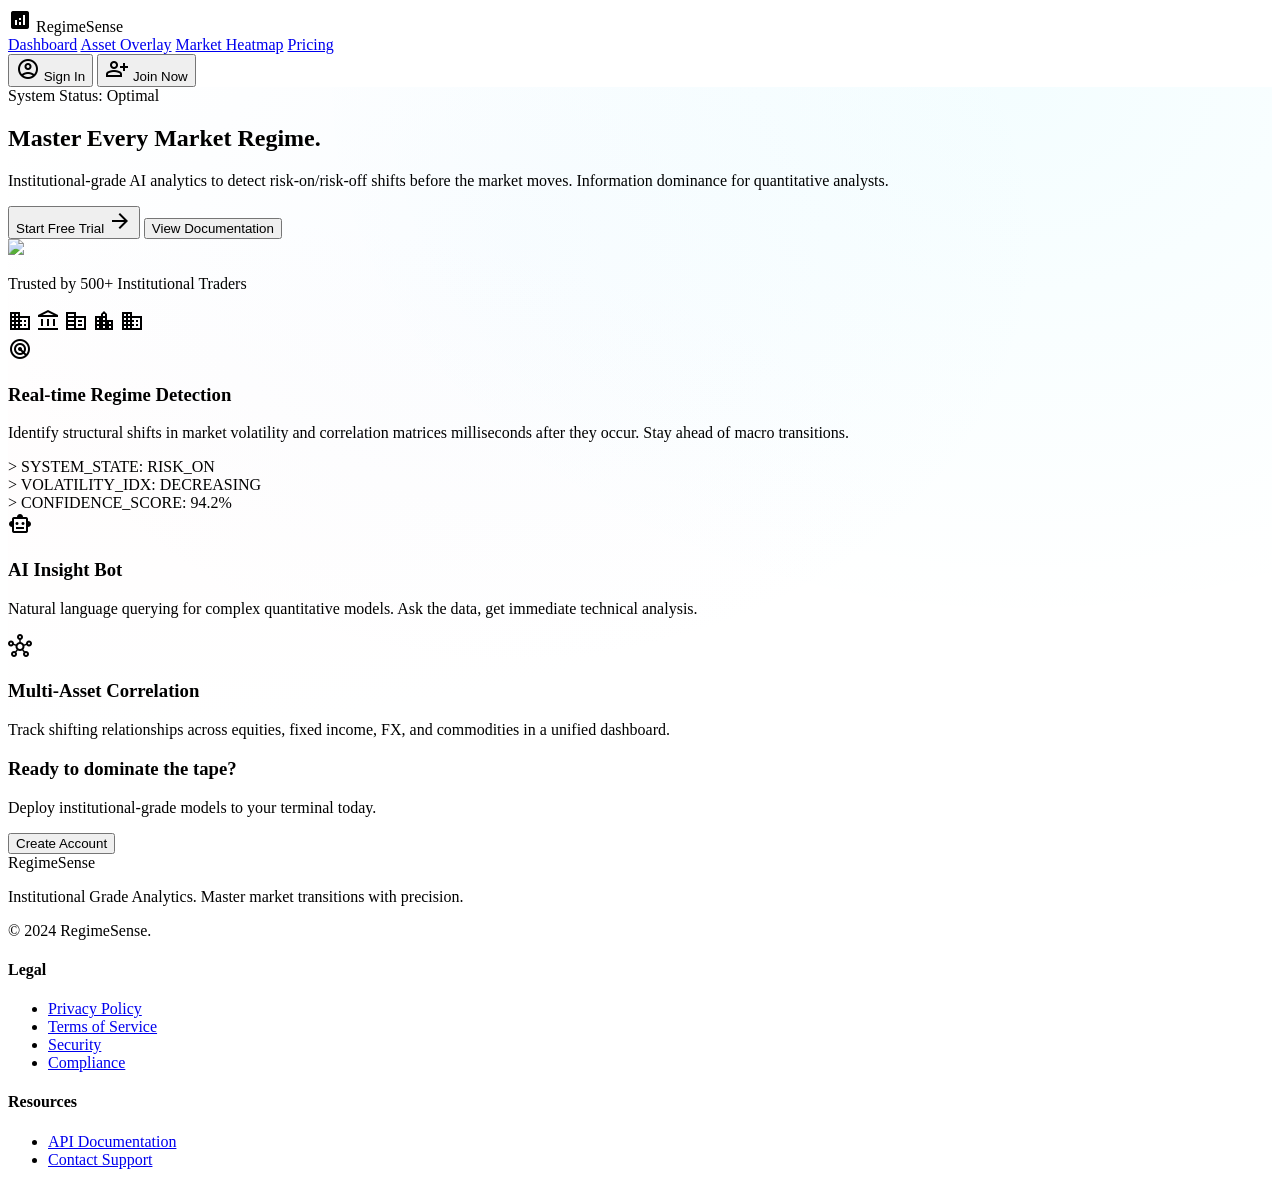
==== frontend/index.html @ 18bae73b "Initial commit of RegimeSense - Institutional Grade AI Quant Copilot" ====
<!DOCTYPE html>

<html class="dark scroll-smooth" lang="en"><head>
<meta charset="utf-8"/>
<meta content="width=device-width, initial-scale=1.0" name="viewport"/>
<title>RegimeSense | Master Every Market Regime</title>
<script src="https://cdn.tailwindcss.com?plugins=forms,container-queries"></script>
<link href="https://fonts.googleapis.com/css2?family=Inter:wght@400;600;700&amp;family=Geist:wght@500;700&amp;display=swap" rel="stylesheet"/>
<link href="https://fonts.googleapis.com/css2?family=Material+Symbols+Outlined:wght,FILL@100..700,0..1&amp;display=swap" rel="stylesheet"/>
<link href="https://fonts.googleapis.com/css2?family=Material+Symbols+Outlined:wght,FILL@100..700,0..1&amp;display=swap" rel="stylesheet"/>
<script id="tailwind-config">
        tailwind.config = {
            darkMode: "class",
            theme: {
                extend: {
                    "colors": {
                        "surface": "#0f1419",
                        "tertiary-fixed-dim": "#ffb77d",
                        "on-error": "#690005",
                        "on-primary": "#003354",
                        "outline": "#3f4852",
                        "primary-container": "#00a3ff",
                        "surface-container-lowest": "#0a0f14",
                        "on-tertiary-fixed": "#2f1500",
                        "bullish-green": "#10b981",
                        "on-primary-container": "#00375a",
                        "tertiary": "#ffb77d",
                        "inverse-on-surface": "#2c3137",
                        "regime-amber": "#ffba38",
                        "error": "#ffb4ab",
                        "inverse-surface": "#dfe3ea",
                        "secondary-fixed": "#6ffbbe",
                        "error-container": "#93000a",
                        "bearish-red": "#ff1744",
                        "on-tertiary-fixed-variant": "#6e3900",
                        "secondary": "#4edea3",
                        "on-primary-fixed-variant": "#004a77",
                        "on-surface": "#dfe3ea",
                        "on-tertiary-container": "#522900",
                        "on-secondary-fixed-variant": "#005236",
                        "on-background": "#dfe3ea",
                        "on-secondary": "#003824",
                        "surface-container-high": "#262a30",
                        "on-secondary-fixed": "#002113",
                        "on-primary-fixed": "#001d33",
                        "tertiary-fixed": "#ffdcc3",
                        "primary-fixed-dim": "#98cbff",
                        "on-error-container": "#ffdad6",
                        "surface-variant": "#30353b",
                        "primary-fixed": "#cfe5ff",
                        "on-secondary-container": "#00311f",
                        "surface-container-highest": "#30353b",
                        "on-surface-variant": "#bec7d4",
                        "on-tertiary": "#4d2600",
                        "secondary-container": "#00a572",
                        "surface-container": "#1b2026",
                        "background": "#0f1419",
                        "surface-container-low": "#171c22",
                        "surface-tint": "#98cbff",
                        "surface-dim": "#0f1419",
                        "inverse-primary": "#00629d",
                        "outline-variant": "#3f4852",
                        "tertiary-container": "#eb8104",
                        "secondary-fixed-dim": "#4edea3",
                        "primary": "#98cbff",
                        "surface-bright": "#353a40"
                    },
                    "borderRadius": {
                        "DEFAULT": "0.125rem",
                        "lg": "0.25rem",
                        "xl": "0.5rem",
                        "full": "0.75rem"
                    },
                    "spacing": {
                        "section-gap": "120px",
                        "unit": "4px",
                        "margin-mobile": "20px",
                        "gutter": "24px",
                        "margin-desktop": "64px"
                    },
                    "fontFamily": {
                        "headline-xl": ["Inter"],
                        "body-lg": ["Inter"],
                        "headline-md": ["Inter"],
                        "display-lg-mobile": ["Inter"],
                        "label-caps": ["Geist"],
                        "body-md": ["Inter"],
                        "data-mono": ["Geist"],
                        "display-lg": ["Inter"]
                    },
                    "fontSize": {
                        "headline-xl": ["40px", {"lineHeight": "48px", "letterSpacing": "-0.02em", "fontWeight": "600"}],
                        "body-lg": ["18px", {"lineHeight": "28px", "fontWeight": "400"}],
                        "headline-md": ["24px", {"lineHeight": "32px", "fontWeight": "600"}],
                        "display-lg-mobile": ["40px", {"lineHeight": "48px", "letterSpacing": "-0.02em", "fontWeight": "700"}],
                        "label-caps": ["12px", {"lineHeight": "16px", "letterSpacing": "0.06em", "fontWeight": "700"}],
                        "body-md": ["16px", {"lineHeight": "24px", "fontWeight": "400"}],
                        "data-mono": ["14px", {"lineHeight": "20px", "letterSpacing": "0.01em", "fontWeight": "500"}],
                        "display-lg": ["64px", {"lineHeight": "72px", "letterSpacing": "-0.03em", "fontWeight": "700"}]
                    }
                }
            }
        }
    </script>
<style>
        .glow-effect {
            box-shadow: 0 0 24px rgba(152, 203, 255, 0.1);
        }
        .mesh-bg {
            background-image: 
                radial-gradient(at 40% 20%, hsla(210, 100%, 80%, 0.05) 0px, transparent 50%),
                radial-gradient(at 80% 0%, hsla(189, 100%, 56%, 0.05) 0px, transparent 50%),
                radial-gradient(at 0% 50%, hsla(355, 100%, 93%, 0.05) 0px, transparent 50%);
        }
        .pulse-primary {
            animation: pulse-ring 2s cubic-bezier(0.4, 0, 0.6, 1) infinite;
        }
        @keyframes pulse-ring {
            0% { box-shadow: 0 0 0 0 rgba(152, 203, 255, 0.4); }
            70% { box-shadow: 0 0 0 10px rgba(152, 203, 255, 0); }
            100% { box-shadow: 0 0 0 0 rgba(152, 203, 255, 0); }
        }
    </style>
</head>
<body class="bg-surface text-on-surface font-body-md text-body-md antialiased selection:bg-primary/30 selection:text-primary">
<!-- TopNavBar -->
<header class="fixed top-0 left-0 w-full z-50 flex items-center justify-between h-[72px] px-margin-mobile md:px-margin-desktop max-w-[1440px] mx-auto bg-surface/70 backdrop-blur-xl border-b border-outline/30">
<div class="flex items-center gap-2">
<span class="material-symbols-outlined text-primary text-3xl" style="font-variation-settings: 'FILL' 1;">analytics</span>
<span class="font-headline-md text-headline-md font-bold text-on-surface tracking-tight">RegimeSense</span>
</div>
<nav class="hidden md:flex items-center gap-8">
<a class="text-on-surface-variant font-medium hover:text-on-surface transition-colors duration-200" href="dashboard.html">Dashboard</a>
<a class="text-on-surface-variant font-medium hover:text-on-surface transition-colors duration-200" href="multi-asset-overlay.html">Asset Overlay</a>
<a class="text-on-surface-variant font-medium hover:text-on-surface transition-colors duration-200" href="market-heatmap.html">Market Heatmap</a>
<a class="text-on-surface-variant font-medium hover:text-on-surface transition-colors duration-200" href="#">Pricing</a>
</nav>
<div class="flex items-center gap-4">
<button onclick="window.location.href='signin.html'" class="hidden md:flex items-center gap-2 text-on-surface-variant hover:text-primary transition-colors duration-200 font-label-caps text-label-caps uppercase tracking-widest">
<span class="material-symbols-outlined text-[18px]">account_circle</span>
                Sign In
            </button>
<button onclick="window.location.href='signup.html'" class="flex items-center gap-2 bg-primary text-on-primary px-6 py-2 rounded font-label-caps text-label-caps uppercase tracking-widest hover:bg-primary-container transition-colors duration-200">
<span class="material-symbols-outlined text-[18px]">person_add</span>
                Join Now
            </button>
</div>
</header>
<main class="pt-[120px] pb-section-gap mesh-bg min-h-screen">
<!-- Hero Section -->
<section class="max-w-[1200px] mx-auto px-margin-mobile md:px-margin-desktop flex flex-col items-center text-center mt-12 mb-section-gap">
<div class="inline-flex items-center gap-2 px-3 py-1 rounded-full bg-surface-container border border-outline/50 mb-8">
<span class="w-2 h-2 rounded-full bg-bullish-green animate-pulse"></span>
<span class="font-data-mono text-data-mono text-on-surface-variant">System Status: Optimal</span>
</div>
<h1 class="font-display-lg-mobile text-display-lg-mobile md:font-display-lg md:text-display-lg text-on-surface mb-6 max-w-[800px]">
                Master Every <span class="text-transparent bg-clip-text bg-gradient-to-r from-primary to-secondary">Market Regime.</span>
</h1>
<p class="font-body-lg text-body-lg text-on-surface-variant max-w-[600px] mb-10">
                Institutional-grade AI analytics to detect risk-on/risk-off shifts before the market moves. Information dominance for quantitative analysts.
            </p>
<div class="flex flex-col sm:flex-row gap-4 w-full sm:w-auto">
<button onclick="window.location.href='dashboard.html'" class="pulse-primary bg-primary text-on-primary px-8 py-4 rounded font-label-caps text-label-caps uppercase tracking-widest hover:bg-primary-container transition-all duration-200 flex items-center justify-center gap-2">
                    Start Free Trial
                    <span class="material-symbols-outlined text-[18px]">arrow_forward</span>
</button>
<button class="bg-transparent border border-outline text-on-surface px-8 py-4 rounded font-label-caps text-label-caps uppercase tracking-widest hover:border-primary hover:text-primary transition-all duration-200 flex items-center justify-center gap-2">
                    View Documentation
                </button>
</div>
</section>
<!-- Dashboard Mockup -->
<section class="w-full max-w-[1440px] mx-auto px-margin-mobile md:px-margin-desktop mb-section-gap relative">
<div class="absolute inset-0 bg-primary/5 blur-[100px] rounded-full z-0"></div>
<div class="relative z-10 bg-surface-container rounded-xl border border-outline/50 overflow-hidden shadow-2xl">
<div class="h-8 bg-surface-container-high border-b border-outline/50 flex items-center px-4 gap-2">
<div class="w-3 h-3 rounded-full bg-outline"></div>
<div class="w-3 h-3 rounded-full bg-outline"></div>
<div class="w-3 h-3 rounded-full bg-outline"></div>
</div>
<div class="p-1 bg-surface-container-lowest">
<img class="w-full h-auto object-cover rounded opacity-90 hover:opacity-100 transition-opacity duration-500" data-alt="A stylized, high-fidelity UI mockup of a financial analytics dashboard. The interface is set in a dark mode 'Midnight' aesthetic with deep blacks and subtle grays. It features complex, glowing data visualizations, a main chart showing a volatile market regime shift with bright blue and emerald green lines, and side panels displaying technical quantitative metrics. The layout is dense, professional, and sophisticated, resembling an institutional trading terminal." src="https://lh3.googleusercontent.com/aida-public/[base64]"/>
</div>
</div>
</section>
<!-- Social Proof -->
<section class="max-w-[1200px] mx-auto px-margin-mobile md:px-margin-desktop mb-section-gap border-y border-outline/20 py-12 text-center">
<p class="font-label-caps text-label-caps text-on-surface-variant uppercase tracking-widest mb-8">Trusted by 500+ Institutional Traders</p>
<div class="flex flex-wrap justify-center items-center gap-12 opacity-50 grayscale">
<!-- Logos omitted for brevity in minimal version, using icons as placeholders -->
<span class="material-symbols-outlined text-4xl">domain</span>
<span class="material-symbols-outlined text-4xl">account_balance</span>
<span class="material-symbols-outlined text-4xl">corporate_fare</span>
<span class="material-symbols-outlined text-4xl">location_city</span>
<span class="material-symbols-outlined text-4xl">business</span>
</div>
</section>
<!-- Feature Highlights Bento Grid -->
<section class="max-w-[1200px] mx-auto px-margin-mobile md:px-margin-desktop mb-section-gap">
<div class="grid grid-cols-1 md:grid-cols-3 gap-gutter">
<!-- Feature 1 -->
<div class="col-span-1 md:col-span-2 bg-surface-container rounded-xl p-8 border border-outline/50 hover:border-primary/50 transition-colors duration-300 group flex flex-col justify-between overflow-hidden relative">
<div class="absolute top-0 right-0 w-64 h-64 bg-primary/5 rounded-full blur-[50px] -translate-y-1/2 translate-x-1/2 group-hover:bg-primary/10 transition-colors duration-500"></div>
<div class="relative z-10">
<span class="material-symbols-outlined text-primary text-3xl mb-4">radar</span>
<h3 class="font-headline-md text-headline-md text-on-surface mb-2">Real-time Regime Detection</h3>
<p class="font-body-md text-body-md text-on-surface-variant max-w-md">Identify structural shifts in market volatility and correlation matrices milliseconds after they occur. Stay ahead of macro transitions.</p>
</div>
<div class="mt-8 bg-surface-container-lowest border border-outline/30 rounded p-4 font-data-mono text-data-mono text-bullish-green relative z-10">
                        &gt; SYSTEM_STATE: RISK_ON <br/>
                        &gt; VOLATILITY_IDX: DECREASING <br/>
                        &gt; CONFIDENCE_SCORE: 94.2%
                    </div>
</div>
<!-- Feature 2 -->
<div class="col-span-1 bg-surface-container rounded-xl p-8 border border-outline/50 hover:border-secondary/50 transition-colors duration-300 group flex flex-col justify-between">
<div>
<span class="material-symbols-outlined text-secondary text-3xl mb-4">smart_toy</span>
<h3 class="font-headline-md text-headline-md text-on-surface mb-2">AI Insight Bot</h3>
<p class="font-body-md text-body-md text-on-surface-variant">Natural language querying for complex quantitative models. Ask the data, get immediate technical analysis.</p>
</div>
</div>
<!-- Feature 3 -->
<div class="col-span-1 bg-surface-container rounded-xl p-8 border border-outline/50 hover:border-regime-amber/50 transition-colors duration-300 group flex flex-col justify-between">
<div>
<span class="material-symbols-outlined text-regime-amber text-3xl mb-4">hub</span>
<h3 class="font-headline-md text-headline-md text-on-surface mb-2">Multi-Asset Correlation</h3>
<p class="font-body-md text-body-md text-on-surface-variant">Track shifting relationships across equities, fixed income, FX, and commodities in a unified dashboard.</p>
</div>
</div>
<!-- Feature 4 -->
<div class="col-span-1 md:col-span-2 bg-surface-container rounded-xl p-8 border border-outline/50 hover:border-outline transition-colors duration-300 flex items-center justify-center min-h-[200px]">
<div class="text-center">
<h3 class="font-headline-md text-headline-md text-on-surface mb-2">Ready to dominate the tape?</h3>
<p class="font-body-md text-body-md text-on-surface-variant mb-6">Deploy institutional-grade models to your terminal today.</p>
<button onclick="window.location.href='signup.html'" class="bg-primary text-on-primary px-6 py-2 rounded font-label-caps text-label-caps uppercase tracking-widest hover:bg-primary-container transition-colors duration-200">
                            Create Account
                        </button>
</div>
</div>
</div>
</section>
</main>
<!-- Footer -->
<footer class="w-full py-section-gap px-margin-mobile md:px-margin-desktop grid grid-cols-1 md:grid-cols-4 gap-gutter bg-surface-container-lowest border-t border-outline/20 max-w-[1440px] mx-auto">
<div class="col-span-1 md:col-span-2">
<span class="font-headline-md text-headline-md font-bold text-on-surface mb-4 block">RegimeSense</span>
<p class="font-body-md text-body-md text-on-surface-variant max-w-sm mb-4">Institutional Grade Analytics. Master market transitions with precision.</p>
<p class="font-body-md text-body-md text-on-surface-variant opacity-50">© 2024 RegimeSense.</p>
</div>
<div class="col-span-1">
<h4 class="font-label-caps text-label-caps text-on-surface uppercase tracking-widest mb-4">Legal</h4>
<ul class="space-y-2">
<li><a class="font-body-md text-body-md text-on-surface-variant hover:text-primary transition-colors duration-200" href="#">Privacy Policy</a></li>
<li><a class="font-body-md text-body-md text-on-surface-variant hover:text-primary transition-colors duration-200" href="#">Terms of Service</a></li>
<li><a class="font-body-md text-body-md text-on-surface-variant hover:text-primary transition-colors duration-200" href="#">Security</a></li>
<li><a class="font-body-md text-body-md text-on-surface-variant hover:text-primary transition-colors duration-200" href="#">Compliance</a></li>
</ul>
</div>
<div class="col-span-1">
<h4 class="font-label-caps text-label-caps text-on-surface uppercase tracking-widest mb-4">Resources</h4>
<ul class="space-y-2">
<li><a class="font-body-md text-body-md text-on-surface-variant hover:text-primary transition-colors duration-200" href="#">API Documentation</a></li>
<li><a class="font-body-md text-body-md text-on-surface-variant hover:text-primary transition-colors duration-200" href="#">Contact Support</a></li>
</ul>
</div>
</footer>
</body></html>
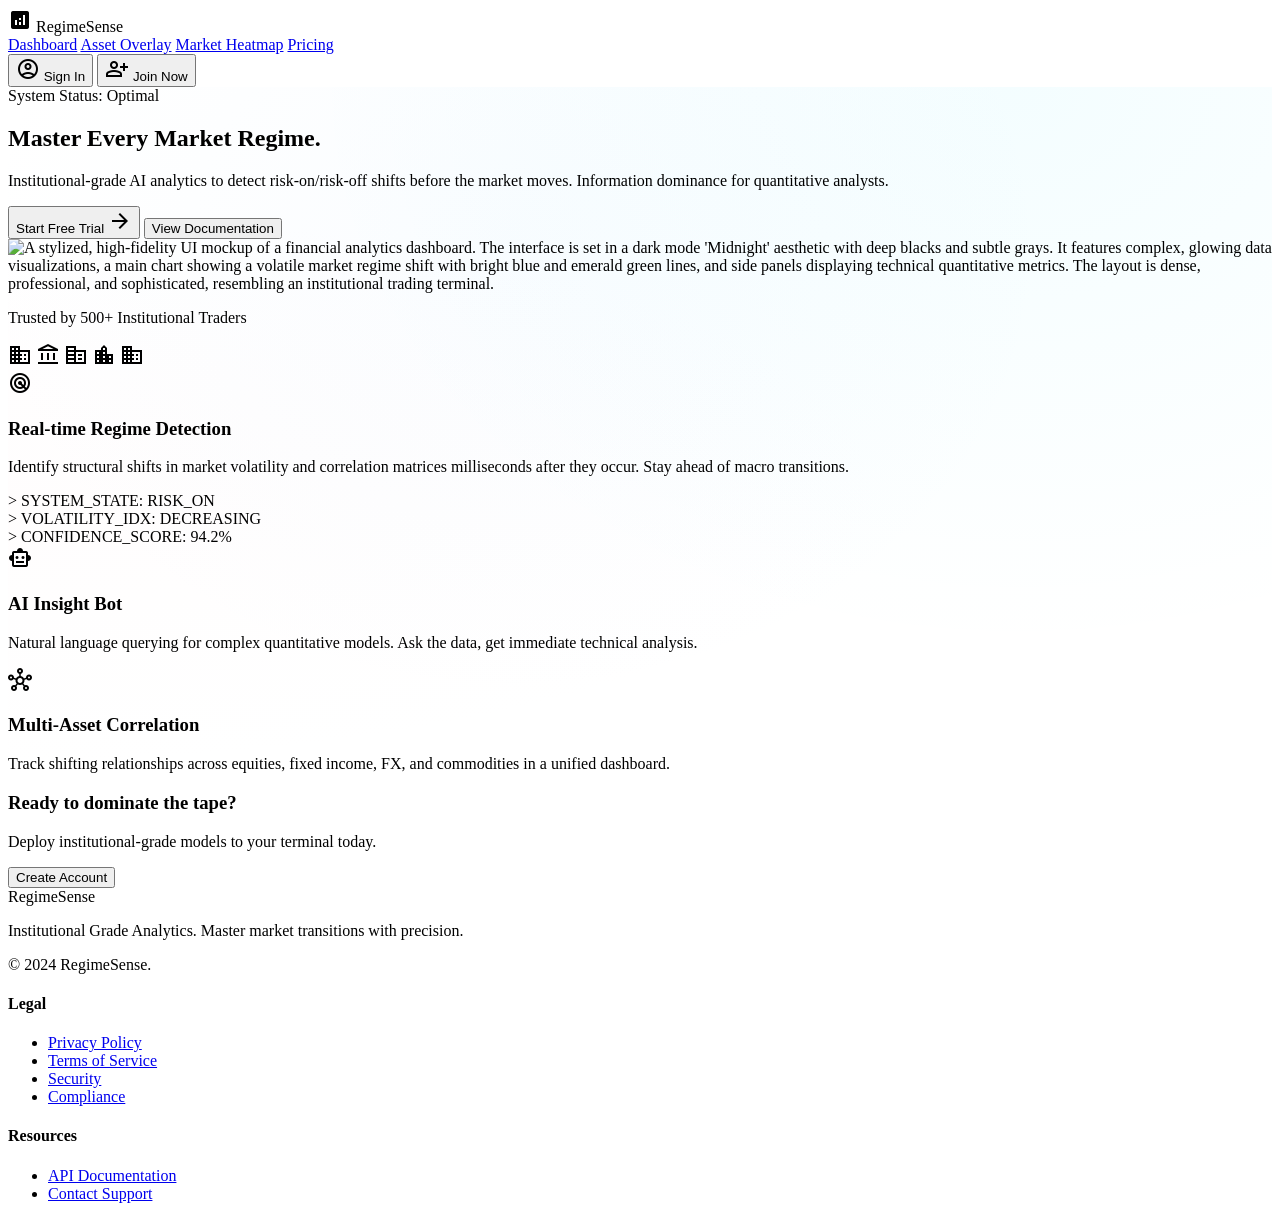
==== commit 14787ed9: "Initial commit with project setup and Antigravity configuration" ====
--- a/frontend/index.html
+++ b/frontend/index.html
@@ -120,13 +120,16 @@
             70% { box-shadow: 0 0 0 10px rgba(152, 203, 255, 0); }
             100% { box-shadow: 0 0 0 0 rgba(152, 203, 255, 0); }
         }
+        .icon-fill {
+            font-variation-settings: 'FILL' 1;
+        }
     </style>
 </head>
 <body class="bg-surface text-on-surface font-body-md text-body-md antialiased selection:bg-primary/30 selection:text-primary">
 <!-- TopNavBar -->
 <header class="fixed top-0 left-0 w-full z-50 flex items-center justify-between h-[72px] px-margin-mobile md:px-margin-desktop max-w-[1440px] mx-auto bg-surface/70 backdrop-blur-xl border-b border-outline/30">
 <div class="flex items-center gap-2">
-<span class="material-symbols-outlined text-primary text-3xl" style="font-variation-settings: 'FILL' 1;">analytics</span>
+<span class="material-symbols-outlined text-primary text-3xl icon-fill">analytics</span>
 <span class="font-headline-md text-headline-md font-bold text-on-surface tracking-tight">RegimeSense</span>
 </div>
 <nav class="hidden md:flex items-center gap-8">
@@ -179,7 +182,7 @@
 <div class="w-3 h-3 rounded-full bg-outline"></div>
 </div>
 <div class="p-1 bg-surface-container-lowest">
-<img class="w-full h-auto object-cover rounded opacity-90 hover:opacity-100 transition-opacity duration-500" data-alt="A stylized, high-fidelity UI mockup of a financial analytics dashboard. The interface is set in a dark mode 'Midnight' aesthetic with deep blacks and subtle grays. It features complex, glowing data visualizations, a main chart showing a volatile market regime shift with bright blue and emerald green lines, and side panels displaying technical quantitative metrics. The layout is dense, professional, and sophisticated, resembling an institutional trading terminal." src="https://lh3.googleusercontent.com/aida-public/[base64]"/>
+<img class="w-full h-auto object-cover rounded opacity-90 hover:opacity-100 transition-opacity duration-500" alt="A stylized, high-fidelity UI mockup of a financial analytics dashboard. The interface is set in a dark mode 'Midnight' aesthetic with deep blacks and subtle grays. It features complex, glowing data visualizations, a main chart showing a volatile market regime shift with bright blue and emerald green lines, and side panels displaying technical quantitative metrics. The layout is dense, professional, and sophisticated, resembling an institutional trading terminal." title="RegimeSense Dashboard Mockup" src="https://lh3.googleusercontent.com/aida-public/[base64]"/>
 </div>
 </div>
 </section>
